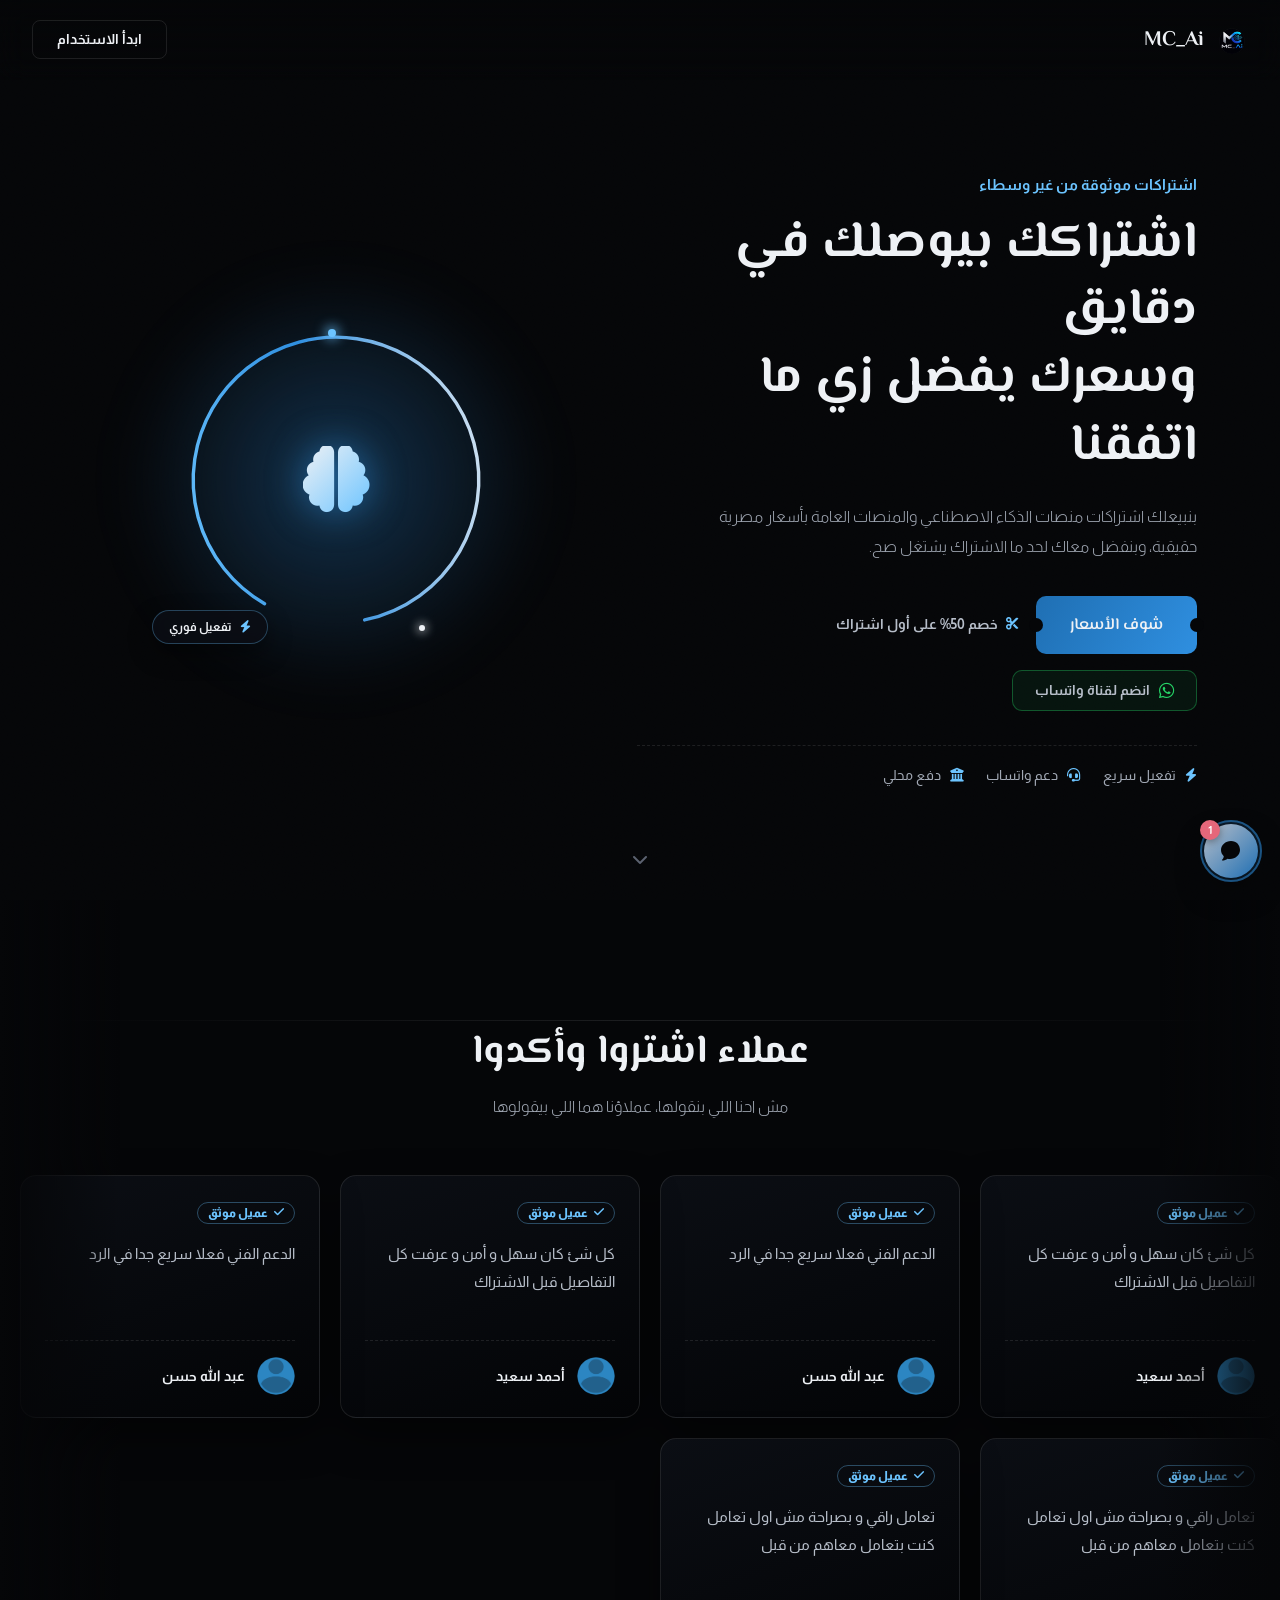
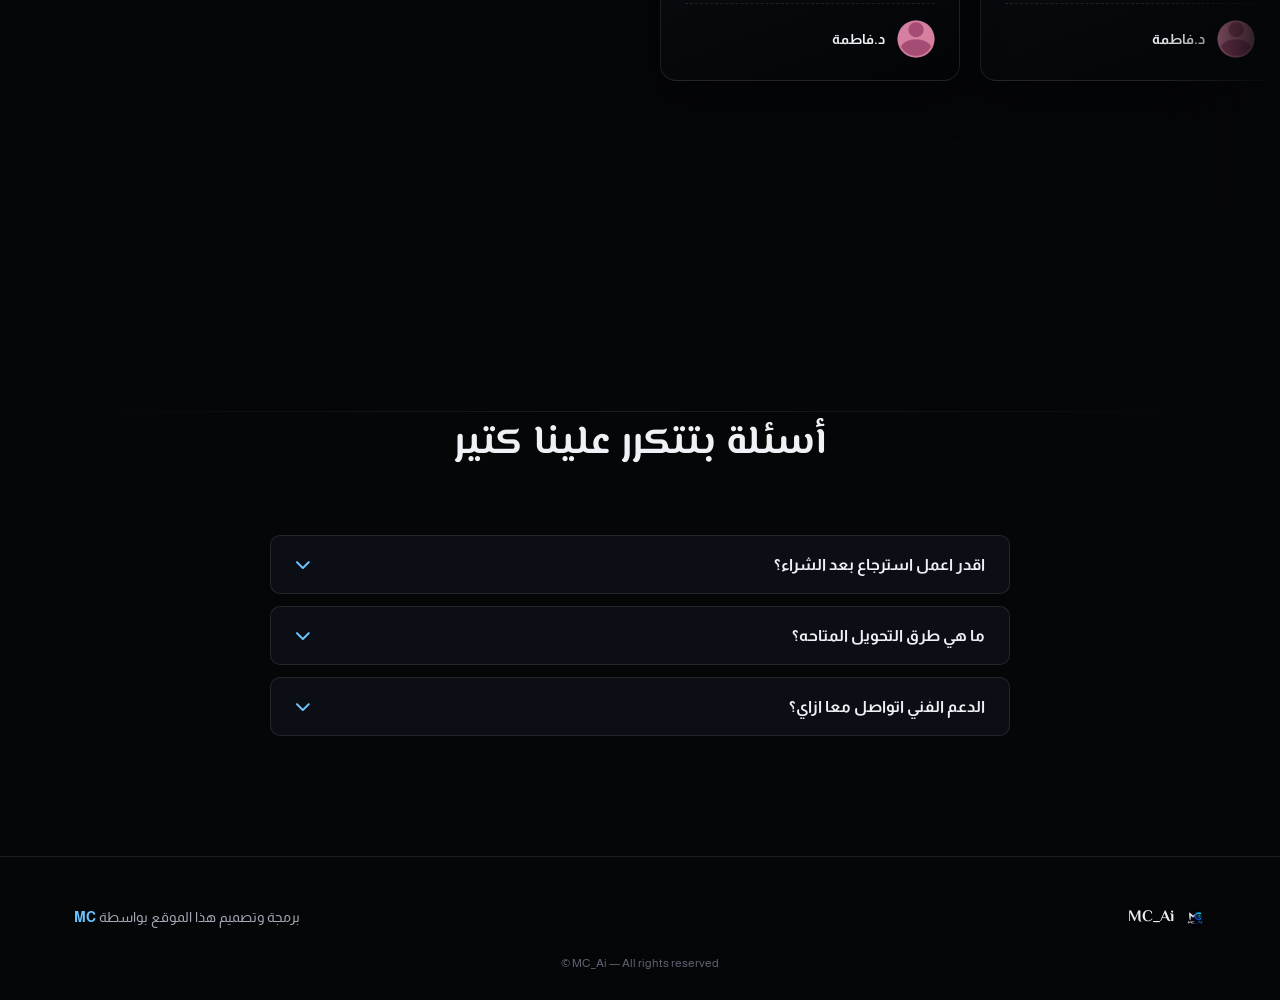
==== index.html @ d5f235d1 "Update project files32344" ====
<!DOCTYPE html>
<html lang="ar" dir="rtl">
<head>
    <title> MC_Ai </title>
    <meta charset="UTF-8">
    <meta name="viewport" content="width=device-width, initial-scale=1.0">
<link rel="icon" type="image/png" href="img/logo.png">
<link rel="preconnect" href="https://fonts.googleapis.com">
<link rel="stylesheet" href="https://cdnjs.cloudflare.com/ajax/libs/font-awesome/6.5.1/css/all.min.css">
<link rel="stylesheet" href="one.css">
</head>
<body>

<div class="progress-bar" id="progress-bar"></div>

<nav class="topbar" id="topbar">
  <div class="brand">
    <img src="img/logo.png" alt="MC_Ai" onerror="this.replaceWith(Object.assign(document.createElement('div'),{className:'brand-fallback',innerHTML:'<i class=\'fa-solid fa-bolt\'></i>'}))">
    <span>MC_Ai</span>
  </div>
  <a href="main/main.html" class="nav-cta">ابدأ الاستخدام</a>
</nav>

<header class="hero">
  <div class="hero-grid wrap">
    <div class="hero-text">
      <p class="kicker">اشتراكات موثوقة من غير وسطاء</p>
      <h1>اشتراكك بيوصلك في دقايق<br>وسعرك يفضل زي ما اتفقنا</h1>
      <p class="sub">بنبيعلك اشتراكات منصات الذكاء الاصطناعي والمنصات العامة بأسعار مصرية حقيقية، وبنفضل معاك لحد ما الاشتراك يشتغل صح.</p>
      <div class="hero-actions">
        <a href="main/main.html" class="cta-primary" id="cta-magnetic">شوف الأسعار</a>
        <div class="discount-tag"><i class="fa-solid fa-scissors"></i> خصم 50% على أول اشتراك</div>
      </div>
      <div class="mc-channel-row">
        <a href="https://whatsapp.com/channel/0029VbDkgRsC1Fu379GB610M" class="mc-channel-btn" target="_blank" rel="noopener noreferrer" aria-label="انضم لقناة واتساب الرسمية">
          <i class="fa-brands fa-whatsapp" aria-hidden="true"></i>
          <span>انضم لقناة واتساب</span>
        </a>
      </div>
      <ul class="trust-row">
        <li><i class="fa-solid fa-bolt"></i> تفعيل سريع</li>
        <li><i class="fa-solid fa-headset"></i> دعم واتساب</li>
        <li><i class="fa-solid fa-building-columns"></i> دفع محلي</li>
      </ul>
    </div>

    <div class="hero-visual">
      <div class="ai-core" id="ai-core">
        <div class="ai-core-glow"></div>
        <svg class="ai-core-ring" viewBox="0 0 300 300" aria-hidden="true">
          <defs>
            <linearGradient id="ringGrad" x1="10%" y1="0%" x2="90%" y2="100%">
              <stop offset="0%" class="ring-stop-a"></stop>
              <stop offset="55%" class="ring-stop-b"></stop>
              <stop offset="100%" class="ring-stop-c"></stop>
            </linearGradient>
          </defs>
          <circle cx="150" cy="150" r="126" fill="none" stroke="url(#ringGrad)" stroke-width="3" stroke-linecap="round" stroke-dasharray="700 104" transform="rotate(120 150 150)"></circle>
        </svg>
        <div class="ai-core-orbit orbit-a"><span class="ai-core-dot"></span></div>
        <div class="ai-core-orbit orbit-b"><span class="ai-core-dot dot-b"></span></div>
        <div class="ai-core-icon"><i class="fa-solid fa-brain"></i></div>
        <div class="ai-core-badge"><i class="fa-solid fa-bolt"></i> تفعيل فوري</div>
      </div>
    </div>
  </div>
  <div class="scroll-cue"><i class="fa-solid fa-chevron-down"></i></div>
</header>

<section class="reviews" id="reviews">
  <div class="section-divider"></div>
  <div class="wrap section-head">
    <h2>عملاء اشتروا وأكدوا</h2>
    <p>مش احنا اللي بنقولها، عملاؤنا هما اللي بيقولوها</p>
  </div>
  <div class="marquee-row right" id="row-right"></div>
  <div class="marquee-row left" id="row-left"></div>
</section>

<div class="mc-native-ad" role="complementary" aria-label="إعلان">
  <div class="mc-native-ad-inner">
    <script async="async" data-cfasync="false" src="https://pl31335866.profitableratecpmnetwork.com/016d1b1d612e5f73099ad87045ffd682/invoke.js"></script>
    <div id="container-016d1b1d612e5f73099ad87045ffd682"></div>
  </div>
</div>

<section id="faq">
  <div class="section-divider"></div>
  <div class="wrap">
    <div class="section-head">
      <h2>أسئلة بتتكرر علينا كتير</h2>
    </div>
    <div class="faq-list" id="faq-list"></div>
  </div>
</section>

<footer>
  <div class="wrap footer-inner">
    <div class="footer-brand">
      <img src="img/logo.png" alt="MC_Ai" onerror="this.style.display='none'">
      <span>MC_Ai</span>
    </div>
    <p class="footer-credit">برمجة وتصميم هذا الموقع بواسطة <a href="https://crstudio911.github.io/MC/" target="_blank" rel="noopener">MC</a></p>
  </div>
  <p class="footer-bottom">© MC_Ai — All rights reserved</p>
</footer>

<script src="one.js"></script>
</body>
</html>
---- one.css ----
@import url('https://fonts.googleapis.com/css2?family=El+Messiri:wght@500;600;700&family=Almarai:wght@300;400;700;800&display=swap');

:root{
  --void:#050608;
  --void-panel:#0b0e14;
  --void-line:rgba(238,241,245,.1);
  --chrome-100:#eef1f5;
  --chrome-300:#b7bec9;
  --chrome-600:#5b6270;
  --azure-300:#6cc4ff;
  --azure-500:#2f8fe0;
  --azure-600:#1f6fb3;
  --azure-900:#0d2c4a;
  --text-soft:#a2a9b5;
  --text-faint:#5c6270;
  --ease:cubic-bezier(.16,.84,.32,1);
  --ease-soft:cubic-bezier(.22,.61,.36,1);
}

*{box-sizing:border-box;margin:0;padding:0;}

html{scroll-behavior:smooth;}

::selection{background:rgba(47,143,224,.35);color:var(--chrome-100);}

::-webkit-scrollbar{width:10px;}
::-webkit-scrollbar-track{background:var(--void);}
::-webkit-scrollbar-thumb{background:var(--azure-600);border-radius:10px;border:2px solid var(--void);}

body{
  background:var(--void);
  color:var(--chrome-100);
  font-family:'Almarai',sans-serif;
  direction:rtl;
  overflow-x:hidden;
  min-height:100vh;
  position:relative;
}

body::before{
  content:'';
  position:fixed;
  inset:0;
  z-index:0;
  pointer-events:none;
  opacity:.045;
  mix-blend-mode:overlay;
  background-image:url("data:image/svg+xml,%3Csvg xmlns='http://www.w3.org/2000/svg' width='90' height='90'%3E%3Cfilter id='n'%3E%3CfeTurbulence type='fractalNoise' baseFrequency='0.9' numOctaves='2' stitchTiles='stitch'/%3E%3C/filter%3E%3Crect width='100%25' height='100%25' filter='url(%23n)'/%3E%3C/svg%3E");
}

a{color:inherit;text-decoration:none;}

a:focus-visible,button:focus-visible{
  outline:2px solid var(--azure-500);
  outline-offset:3px;
  border-radius:4px;
}

.wrap{
  max-width:1180px;
  margin:0 auto;
  padding:0 24px;
  position:relative;
  z-index:1;
}

.progress-bar{
  position:fixed;
  top:0;
  right:0;
  height:2px;
  width:0%;
  background:linear-gradient(90deg,var(--chrome-300),var(--azure-500));
  z-index:80;
  transition:width .1s linear;
}

nav.topbar{
  position:fixed;
  inset-inline:0;
  top:0;
  z-index:60;
  display:flex;
  align-items:center;
  justify-content:space-between;
  padding:20px 32px;
  backdrop-filter:blur(14px);
  background:linear-gradient(to bottom,rgba(5,6,8,.86),rgba(5,6,8,0));
  transition:background .4s var(--ease),border-color .4s var(--ease);
  border-bottom:1px solid transparent;
}

.brand{
  display:flex;
  align-items:center;
  gap:12px;
  font-family:'El Messiri',sans-serif;
  font-weight:700;
  font-size:1.3rem;
}

.brand img{
  height:32px;
  width:32px;
  object-fit:contain;
}

.brand .brand-fallback{
  height:32px;
  width:32px;
  border-radius:8px;
  display:flex;
  align-items:center;
  justify-content:center;
  background:linear-gradient(135deg,var(--chrome-300),var(--azure-600));
}

.brand .brand-fallback i{font-size:.95rem;color:var(--void);}

.nav-cta{
  border:1px solid var(--void-line);
  padding:11px 24px;
  border-radius:8px;
  font-size:.86rem;
  font-weight:700;
  transition:border-color .3s var(--ease),background .3s var(--ease);
}

.nav-cta:hover{
  border-color:var(--azure-500);
  background:rgba(47,143,224,.08);
}

.hero{
  position:relative;
  min-height:100svh;
  display:flex;
  align-items:center;
  padding:150px 0 90px;
  overflow:hidden;
}

.hero-grid{
  display:grid;
  grid-template-columns:1.05fr .95fr;
  gap:48px;
  align-items:center;
}

.hero-text{max-width:560px;}

.kicker{
  font-size:.92rem;
  font-weight:700;
  color:var(--azure-300);
}

.hero h1{
  font-family:'El Messiri',sans-serif;
  font-weight:700;
  font-size:clamp(2rem,4.6vw,3.2rem);
  line-height:1.32;
  margin-top:18px;
  opacity:0;
  transform:translateY(18px);
  animation:heroIn .8s var(--ease-soft) .1s forwards;
}

@keyframes heroIn{to{opacity:1;transform:translateY(0);}}

.hero p.sub{
  margin-top:20px;
  font-size:1.02rem;
  color:var(--text-soft);
  font-weight:300;
  line-height:1.85;
  max-width:480px;
}

.hero-actions{
  margin-top:34px;
  display:flex;
  align-items:center;
  gap:18px;
  flex-wrap:wrap;
}

.cta-primary{
  position:relative;
  display:inline-flex;
  align-items:center;
  padding:16px 34px;
  border-radius:10px;
  font-family:'El Messiri',sans-serif;
  font-weight:600;
  font-size:1.02rem;
  color:var(--chrome-100);
  background:linear-gradient(120deg,var(--azure-600),var(--azure-500));
  transition:transform .18s var(--ease),box-shadow .3s var(--ease);
  will-change:transform;
}

.cta-primary::before,.cta-primary::after{
  content:'';
  position:absolute;
  top:50%;
  width:14px;
  height:14px;
  background:var(--void);
  border-radius:50%;
  transform:translateY(-50%);
}

.cta-primary::before{right:-7px;}
.cta-primary::after{left:-7px;}

.cta-primary:hover{box-shadow:0 12px 30px rgba(47,143,224,.4);}

.discount-tag{
  display:inline-flex;
  align-items:center;
  gap:8px;
  font-size:.86rem;
  font-weight:700;
  color:var(--chrome-300);
}

.discount-tag i{font-size:.78rem;color:var(--azure-300);}

.trust-row{
  list-style:none;
  display:flex;
  gap:22px;
  margin-top:34px;
  flex-wrap:wrap;
  border-top:1px dashed var(--void-line);
  padding-top:22px;
}

.trust-row li{
  display:flex;
  align-items:center;
  gap:9px;
  font-size:.86rem;
  color:var(--text-soft);
  font-weight:400;
}

.trust-row i{color:var(--azure-300);font-size:.85rem;}

.hero-visual{display:flex;align-items:center;justify-content:center;perspective:900px;}

.ai-core{
  position:relative;
  width:340px;
  height:340px;
  max-width:100%;
  transition:transform .35s var(--ease-soft);
  transform-style:preserve-3d;
}

.ai-core-glow{
  position:absolute;
  inset:-50px;
  background:radial-gradient(circle,rgba(47,143,224,.32),transparent 68%);
  filter:blur(26px);
  z-index:0;
}

.ai-core-ring{
  position:absolute;
  inset:0;
  width:100%;
  height:100%;
  z-index:1;
}

.ring-stop-a{stop-color:var(--chrome-100);}
.ring-stop-b{stop-color:var(--azure-500);}
.ring-stop-c{stop-color:var(--azure-300);}

.ai-core-orbit{
  position:absolute;
  inset:22px;
  border-radius:50%;
  z-index:2;
  animation:orbitSpin linear infinite;
}

.orbit-a{animation-duration:11s;}
.orbit-b{animation-duration:17s;animation-direction:reverse;}

@keyframes orbitSpin{to{transform:rotate(360deg);}}

.ai-core-dot{
  position:absolute;
  top:-3px;
  right:50%;
  width:8px;
  height:8px;
  border-radius:50%;
  background:var(--azure-300);
  box-shadow:0 0 12px 3px rgba(108,196,255,.7);
}

.ai-core-dot.dot-b{
  top:auto;
  bottom:-3px;
  right:20%;
  width:6px;
  height:6px;
  background:var(--chrome-100);
  box-shadow:0 0 10px 2px rgba(238,241,245,.6);
}

.ai-core-icon{
  position:absolute;
  inset:0;
  display:flex;
  align-items:center;
  justify-content:center;
  z-index:3;
}

.ai-core-icon i{
  font-size:4.2rem;
  background:linear-gradient(135deg,var(--chrome-100),var(--azure-300));
  -webkit-background-clip:text;
  background-clip:text;
  color:transparent;
  filter:drop-shadow(0 0 18px rgba(47,143,224,.55));
}

.ai-core-badge{
  position:absolute;
  bottom:6px;
  left:-14px;
  display:flex;
  align-items:center;
  gap:8px;
  padding:9px 16px;
  border-radius:999px;
  background:rgba(11,14,20,.85);
  border:1px solid rgba(108,196,255,.3);
  backdrop-filter:blur(8px);
  font-size:.78rem;
  font-weight:700;
  color:var(--chrome-100);
  z-index:4;
  box-shadow:0 10px 24px rgba(0,0,0,.4);
}

.ai-core-badge i{color:var(--azure-300);}

.scroll-cue{
  position:absolute;
  bottom:32px;
  left:50%;
  transform:translateX(-50%);
  color:var(--text-faint);
  font-size:1rem;
}

section{padding:120px 0;position:relative;}

.section-divider{
  height:1px;
  max-width:1180px;
  margin:0 auto;
  background:linear-gradient(90deg,transparent,var(--void-line),transparent);
}

.section-head{text-align:center;margin-bottom:60px;}

.section-head h2{
  font-family:'El Messiri',sans-serif;
  font-weight:700;
  font-size:clamp(1.7rem,3.6vw,2.5rem);
}

.section-head p{
  color:var(--text-soft);
  margin-top:14px;
  font-size:1rem;
  font-weight:300;
}

.reviews{overflow:hidden;position:relative;padding-bottom:130px;}

.reviews::before,.reviews::after{
  content:'';
  position:absolute;
  top:0;
  bottom:0;
  width:120px;
  z-index:3;
  pointer-events:none;
}

.reviews::before{right:0;background:linear-gradient(to left,var(--void),transparent);}
.reviews::after{left:0;background:linear-gradient(to right,var(--void),transparent);}

.marquee-row{display:flex;gap:20px;width:max-content;}
.marquee-row.right{animation:scrollRight 50s linear infinite;margin-bottom:20px;}
.marquee-row.left{animation:scrollLeft 50s linear infinite;}
.reviews:hover .marquee-row{animation-play-state:paused;}

@keyframes scrollRight{from{transform:translateX(0);}to{transform:translateX(50%);}}
@keyframes scrollLeft{from{transform:translateX(-50%);}to{transform:translateX(0);}}

.review-card{
  flex:0 0 auto;
  width:300px;
  padding:26px 24px 22px;
  border-radius:16px;
  background:linear-gradient(160deg,var(--void-panel),#030406);
  border:1px solid var(--void-line);
  position:relative;
  box-shadow:0 18px 40px rgba(0,0,0,.45);
  transition:border-color .3s var(--ease);
}

.review-card:hover{border-color:rgba(108,196,255,.35);}

.review-stamp{
  display:inline-flex;
  align-items:center;
  gap:6px;
  font-size:.72rem;
  font-weight:800;
  color:var(--azure-300);
  border:1px solid rgba(108,196,255,.35);
  border-radius:999px;
  padding:4px 10px;
  margin-bottom:16px;
}

.review-text{color:var(--chrome-300);font-size:.95rem;line-height:1.85;min-height:80px;font-weight:400;}

.review-person{
  display:flex;
  align-items:center;
  gap:12px;
  margin-top:20px;
  padding-top:16px;
  border-top:1px dashed var(--void-line);
}

.review-person img{width:38px;height:38px;border-radius:50%;object-fit:cover;}

.review-person .avatar-fallback{
  width:38px;height:38px;border-radius:50%;
  display:flex;align-items:center;justify-content:center;
  background:linear-gradient(135deg,var(--chrome-300),var(--azure-600));
}

.review-person .avatar-fallback i{color:var(--void);font-size:.9rem;}
.review-person span{font-weight:700;font-size:.88rem;color:var(--chrome-100);}

.faq-list{max-width:740px;margin:0 auto;display:flex;flex-direction:column;gap:12px;}

.faq-item{
  border:1px solid var(--void-line);
  border-radius:10px;
  background:var(--void-panel);
  overflow:hidden;
  transition:border-color .3s var(--ease);
}

.faq-item.open{border-color:var(--azure-500);}

.faq-q{
  width:100%;
  display:flex;
  align-items:center;
  justify-content:space-between;
  gap:16px;
  padding:20px 24px;
  cursor:pointer;
  background:none;
  border:none;
  color:var(--chrome-100);
  font-family:'Almarai',sans-serif;
  font-weight:700;
  font-size:.98rem;
  text-align:right;
}

.faq-q i{color:var(--azure-300);transition:transform .35s var(--ease);flex:none;}
.faq-item.open .faq-q i{transform:rotate(180deg);}

.faq-a{max-height:0;overflow:hidden;transition:max-height .4s var(--ease);}
.faq-a p{padding:0 24px 20px;color:var(--text-soft);line-height:1.9;font-size:.92rem;font-weight:300;}

footer{border-top:1px solid var(--void-line);padding:48px 0 30px;position:relative;}

.footer-inner{display:flex;flex-wrap:wrap;align-items:center;justify-content:space-between;gap:16px;}

.footer-brand{display:flex;align-items:center;gap:10px;font-family:'El Messiri',sans-serif;font-weight:700;}
.footer-brand img{height:22px;width:22px;object-fit:contain;}

.footer-credit{color:var(--text-soft);font-size:.86rem;}
.footer-credit a{color:var(--azure-300);font-weight:700;transition:color .25s var(--ease);}
.footer-credit a:hover{color:var(--chrome-100);text-decoration:underline;}

.footer-bottom{margin-top:26px;text-align:center;color:var(--text-faint);font-size:.76rem;direction:ltr;}

@media (max-width:920px){
  .hero-grid{grid-template-columns:1fr;}
  .hero-text{max-width:100%;text-align:center;margin:0 auto;}
  .trust-row{justify-content:center;}
  .hero-actions{justify-content:center;}
  .ai-core{width:260px;height:260px;margin-top:10px;}
  .ai-core-icon i{font-size:3.2rem;}
}

@media (max-width:640px){
  .review-card{width:250px;}
  section{padding:90px 0;}
  nav.topbar{padding:16px 18px;}
  .hero{padding-top:130px;}
}

@media (prefers-reduced-motion:reduce){
  *{animation-duration:.001s !important;animation-iteration-count:1 !important;transition-duration:.001s !important;}
  .hero h1{opacity:1;transform:none;}
}

/* ─── MC Channel Button ─────────────────────────────── */
.mc-channel-row{
  margin-top:16px;
}

.mc-channel-btn{
  display:inline-flex;
  align-items:center;
  gap:9px;
  padding:11px 22px;
  border-radius:10px;
  border:1px solid rgba(37,211,102,.35);
  background:rgba(37,211,102,.07);
  color:var(--chrome-300);
  font-size:.88rem;
  font-weight:700;
  transition:border-color .25s var(--ease),background .25s var(--ease),color .25s var(--ease);
  cursor:pointer;
  text-decoration:none;
}

.mc-channel-btn i{
  font-size:1.1rem;
  color:#25d366;
  flex:none;
}

.mc-channel-btn:hover{
  border-color:rgba(37,211,102,.7);
  background:rgba(37,211,102,.13);
  color:var(--chrome-100);
}

.mc-channel-btn:focus-visible{
  outline:2px solid #25d366;
  outline-offset:3px;
}

/* ─── Monetag Native Banner ─────────────────────────── */
.mc-native-ad{
  padding:40px 0;
  position:relative;
}

.mc-native-ad-inner{
  max-width:780px;
  width:100%;
  margin:0 auto;
  padding:0 24px;
  box-sizing:border-box;
  overflow:hidden;
}

.mc-native-ad-inner > div,
.mc-native-ad-inner > script + div{
  max-width:100%;
  overflow:hidden;
}

@media (max-width:920px){
  .mc-channel-btn{font-size:.85rem;padding:10px 18px;}
}

@media (max-width:640px){
  .mc-native-ad{padding:28px 0;}
  .mc-native-ad-inner{padding:0 16px;}
  .mc-channel-btn{font-size:.82rem;padding:9px 16px;}
}
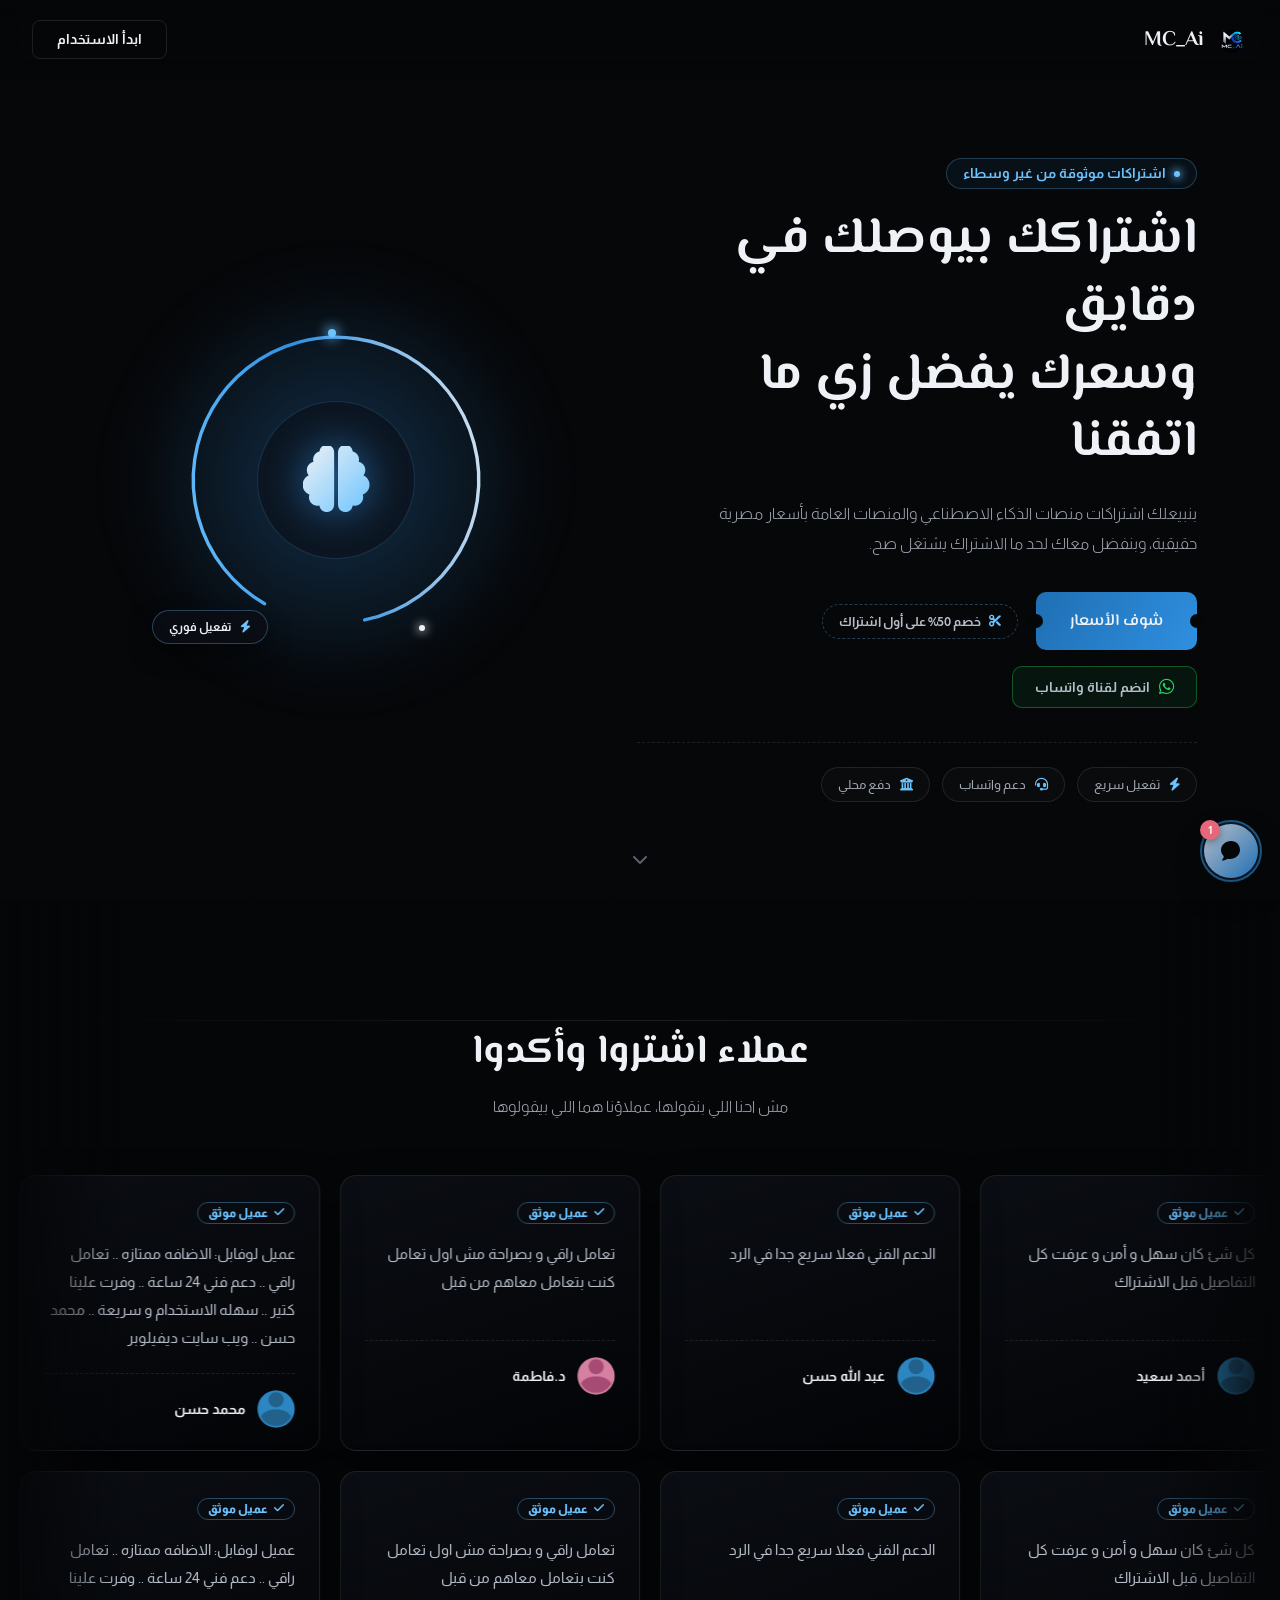
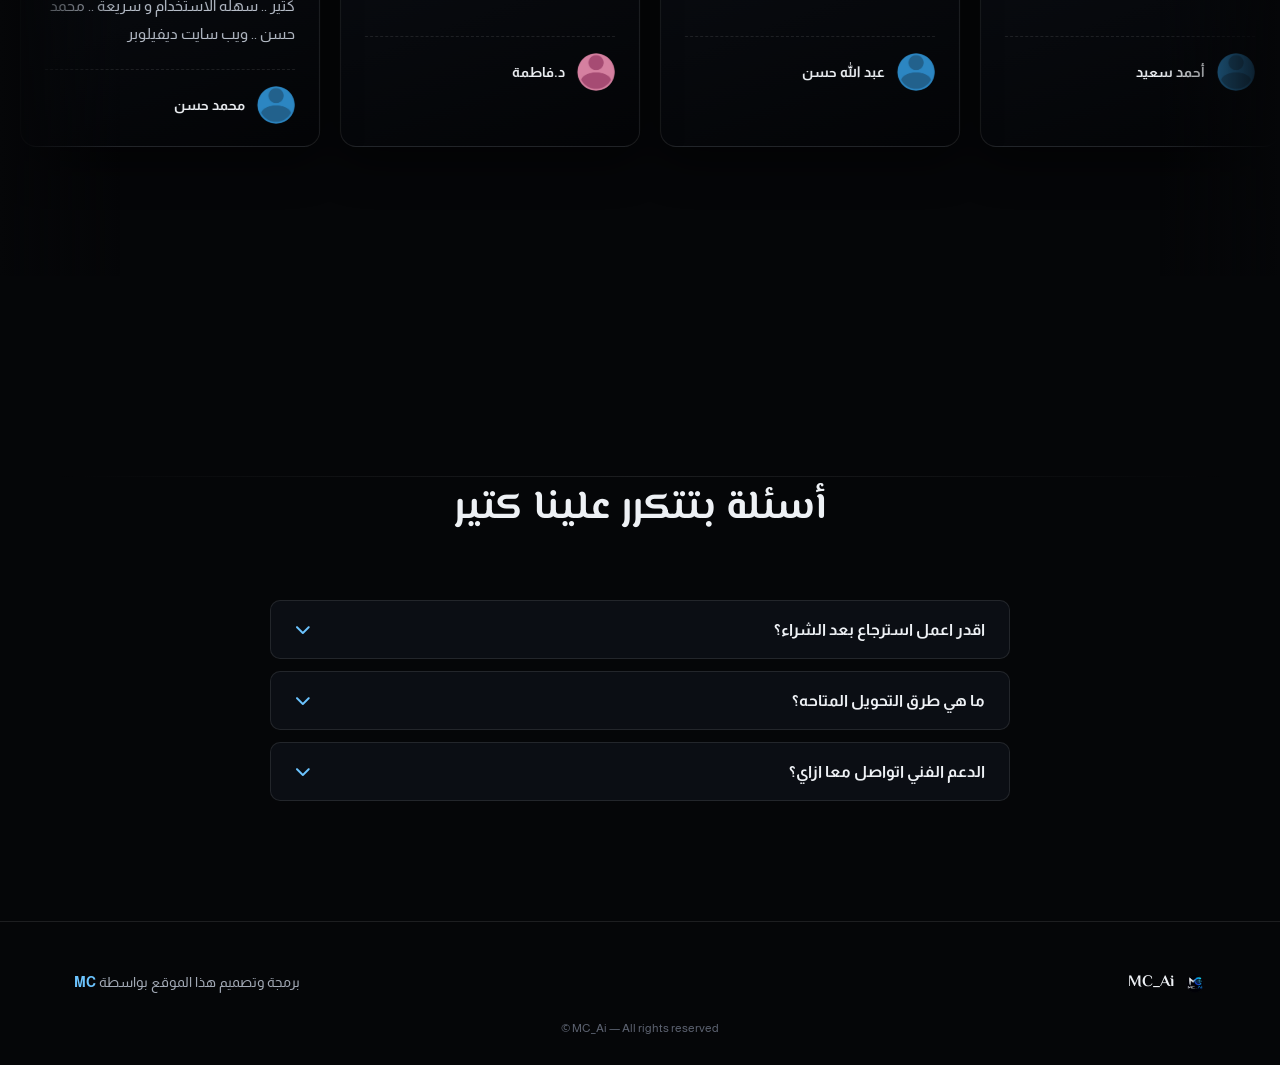
==== commit b1f61a1d: "GoogleCON" ====
--- a/index.html
+++ b/index.html
@@ -6,8 +6,11 @@
     <meta name="viewport" content="width=device-width, initial-scale=1.0">
 <link rel="icon" type="image/png" href="img/logo.png">
 <link rel="preconnect" href="https://fonts.googleapis.com">
+<link rel="preconnect" href="https://fonts.gstatic.com" crossorigin>
+<link rel="stylesheet" href="https://fonts.googleapis.com/css2?family=Almarai:wght@300;400;700;800&family=El+Messiri:wght@500;600;700&display=swap">
 <link rel="stylesheet" href="https://cdnjs.cloudflare.com/ajax/libs/font-awesome/6.5.1/css/all.min.css">
 <link rel="stylesheet" href="one.css">
+<meta name="google-site-verification" content="pLidISlzHjzaBmuGzJEBj756mJLwcIiR2PY91eYhYDM" />
 </head>
 <body>
 
--- a/one.css
+++ b/one.css
@@ -150,9 +150,26 @@
 .hero-text{max-width:560px;}
 
 .kicker{
-  font-size:.92rem;
+  display:inline-flex;
+  align-items:center;
+  gap:8px;
+  font-size:.86rem;
   font-weight:700;
   color:var(--azure-300);
+  padding:7px 16px;
+  border-radius:999px;
+  border:1px solid rgba(108,196,255,.25);
+  background:rgba(47,143,224,.07);
+}
+
+.kicker::before{
+  content:'';
+  width:6px;
+  height:6px;
+  border-radius:50%;
+  background:var(--azure-300);
+  box-shadow:0 0 8px 2px rgba(108,196,255,.7);
+  flex:none;
 }
 
 .hero h1{
@@ -220,33 +237,43 @@
   display:inline-flex;
   align-items:center;
   gap:8px;
-  font-size:.86rem;
+  font-size:.82rem;
   font-weight:700;
   color:var(--chrome-300);
-}
-
-.discount-tag i{font-size:.78rem;color:var(--azure-300);}
+  padding:9px 16px;
+  border-radius:999px;
+  border:1px dashed rgba(108,196,255,.3);
+}
+
+.discount-tag i{font-size:.76rem;color:var(--azure-300);}
 
 .trust-row{
   list-style:none;
   display:flex;
-  gap:22px;
+  gap:12px;
   margin-top:34px;
   flex-wrap:wrap;
   border-top:1px dashed var(--void-line);
-  padding-top:22px;
+  padding-top:24px;
 }
 
 .trust-row li{
   display:flex;
   align-items:center;
   gap:9px;
-  font-size:.86rem;
+  font-size:.84rem;
   color:var(--text-soft);
   font-weight:400;
-}
-
-.trust-row i{color:var(--azure-300);font-size:.85rem;}
+  padding:9px 16px;
+  border-radius:999px;
+  border:1px solid var(--void-line);
+  background:rgba(238,241,245,.02);
+  transition:border-color .3s var(--ease),background .3s var(--ease);
+}
+
+.trust-row li:hover{border-color:rgba(108,196,255,.25);background:rgba(47,143,224,.05);}
+
+.trust-row i{color:var(--azure-300);font-size:.82rem;}
 
 .hero-visual{display:flex;align-items:center;justify-content:center;perspective:900px;}
 
@@ -322,6 +349,17 @@
   z-index:3;
 }
 
+.ai-core-icon::before{
+  content:'';
+  position:absolute;
+  width:156px;
+  height:156px;
+  border-radius:50%;
+  background:rgba(11,14,20,.55);
+  border:1px solid rgba(108,196,255,.16);
+  backdrop-filter:blur(6px);
+}
+
 .ai-core-icon i{
   font-size:4.2rem;
   background:linear-gradient(135deg,var(--chrome-100),var(--azure-300));
@@ -400,13 +438,13 @@
 .reviews::before{right:0;background:linear-gradient(to left,var(--void),transparent);}
 .reviews::after{left:0;background:linear-gradient(to right,var(--void),transparent);}
 
-.marquee-row{display:flex;gap:20px;width:max-content;}
-.marquee-row.right{animation:scrollRight 50s linear infinite;margin-bottom:20px;}
-.marquee-row.left{animation:scrollLeft 50s linear infinite;}
+.marquee-row{display:flex;gap:20px;width:max-content;will-change:transform;}
+.marquee-row.right{animation:marqFwd 38s linear infinite;margin-bottom:20px;}
+.marquee-row.left{animation:marqBwd 46s linear infinite;}
 .reviews:hover .marquee-row{animation-play-state:paused;}
 
-@keyframes scrollRight{from{transform:translateX(0);}to{transform:translateX(50%);}}
-@keyframes scrollLeft{from{transform:translateX(-50%);}to{transform:translateX(0);}}
+@keyframes marqFwd{0%{transform:translateX(0);}100%{transform:translateX(-50%);}}
+@keyframes marqBwd{0%{transform:translateX(-50%);}100%{transform:translateX(0);}}
 
 .review-card{
   flex:0 0 auto;
@@ -526,7 +564,6 @@
   .hero h1{opacity:1;transform:none;}
 }
 
-/* ─── MC Channel Button ─────────────────────────────── */
 .mc-channel-row{
   margin-top:16px;
 }
@@ -564,7 +601,6 @@
   outline-offset:3px;
 }
 
-/* ─── Monetag Native Banner ─────────────────────────── */
 .mc-native-ad{
   padding:40px 0;
   position:relative;
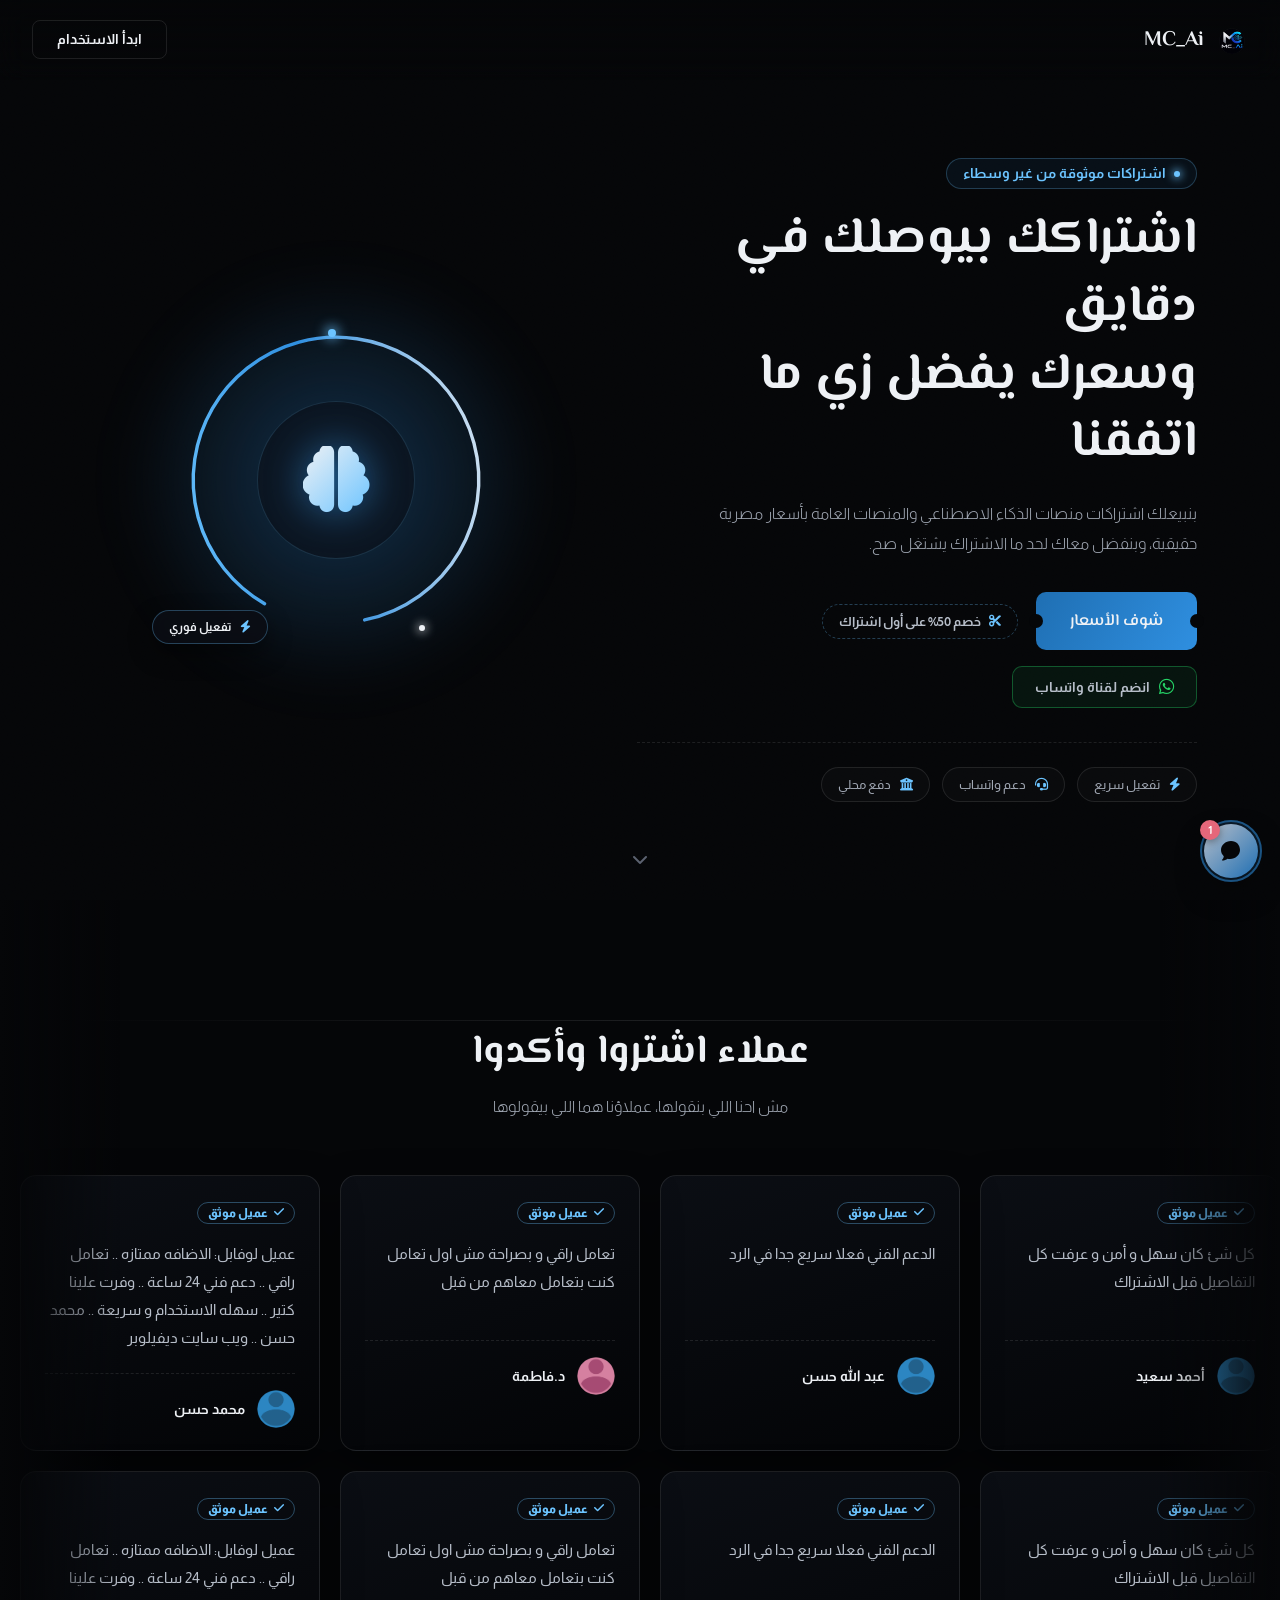
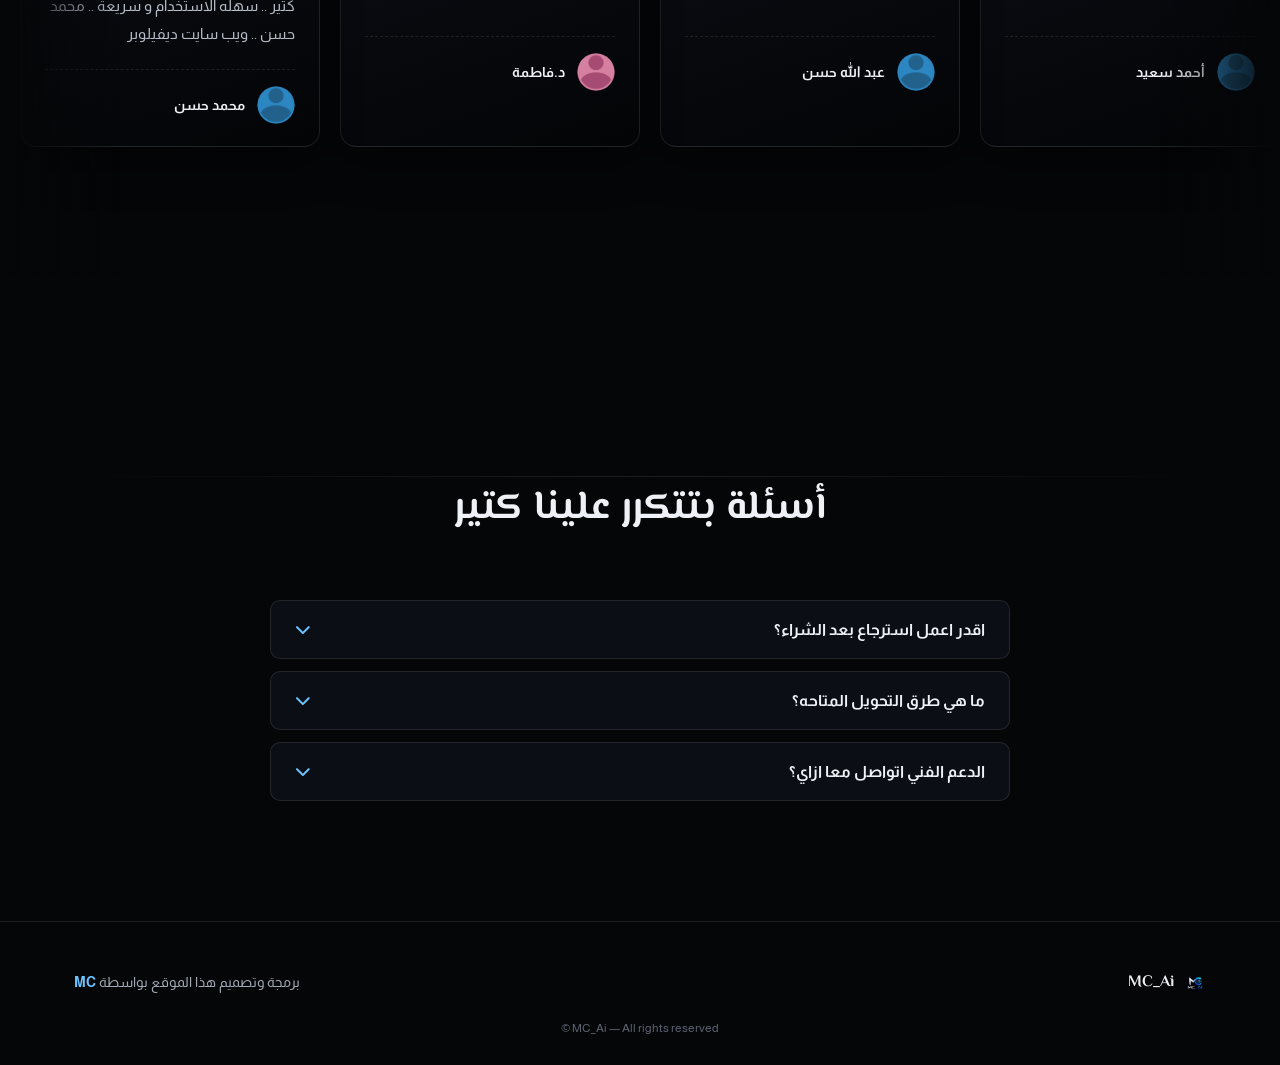
==== commit d7cb27bf: "SEO" ====
--- a/index.html
+++ b/index.html
@@ -1,7 +1,8 @@
 <!DOCTYPE html>
 <html lang="ar" dir="rtl">
 <head>
-    <title> MC_Ai </title>
+    <title>ابدأ الآن مع MC_Ai - تفعيل الخدمات الرقمية والذكاء الاصطناعي</title>
+<meta name="description" content="ابدأ رحلتك الرقمية مع MC_Ai. تصفح باقاتنا المتنوعة لأدوات وحلول الذكاء الاصطناعي والخدمات الاحترافية لتطوير أعمالك ومشاريعك بكل سهولة وأمان.">
     <meta charset="UTF-8">
     <meta name="viewport" content="width=device-width, initial-scale=1.0">
 <link rel="icon" type="image/png" href="img/logo.png">
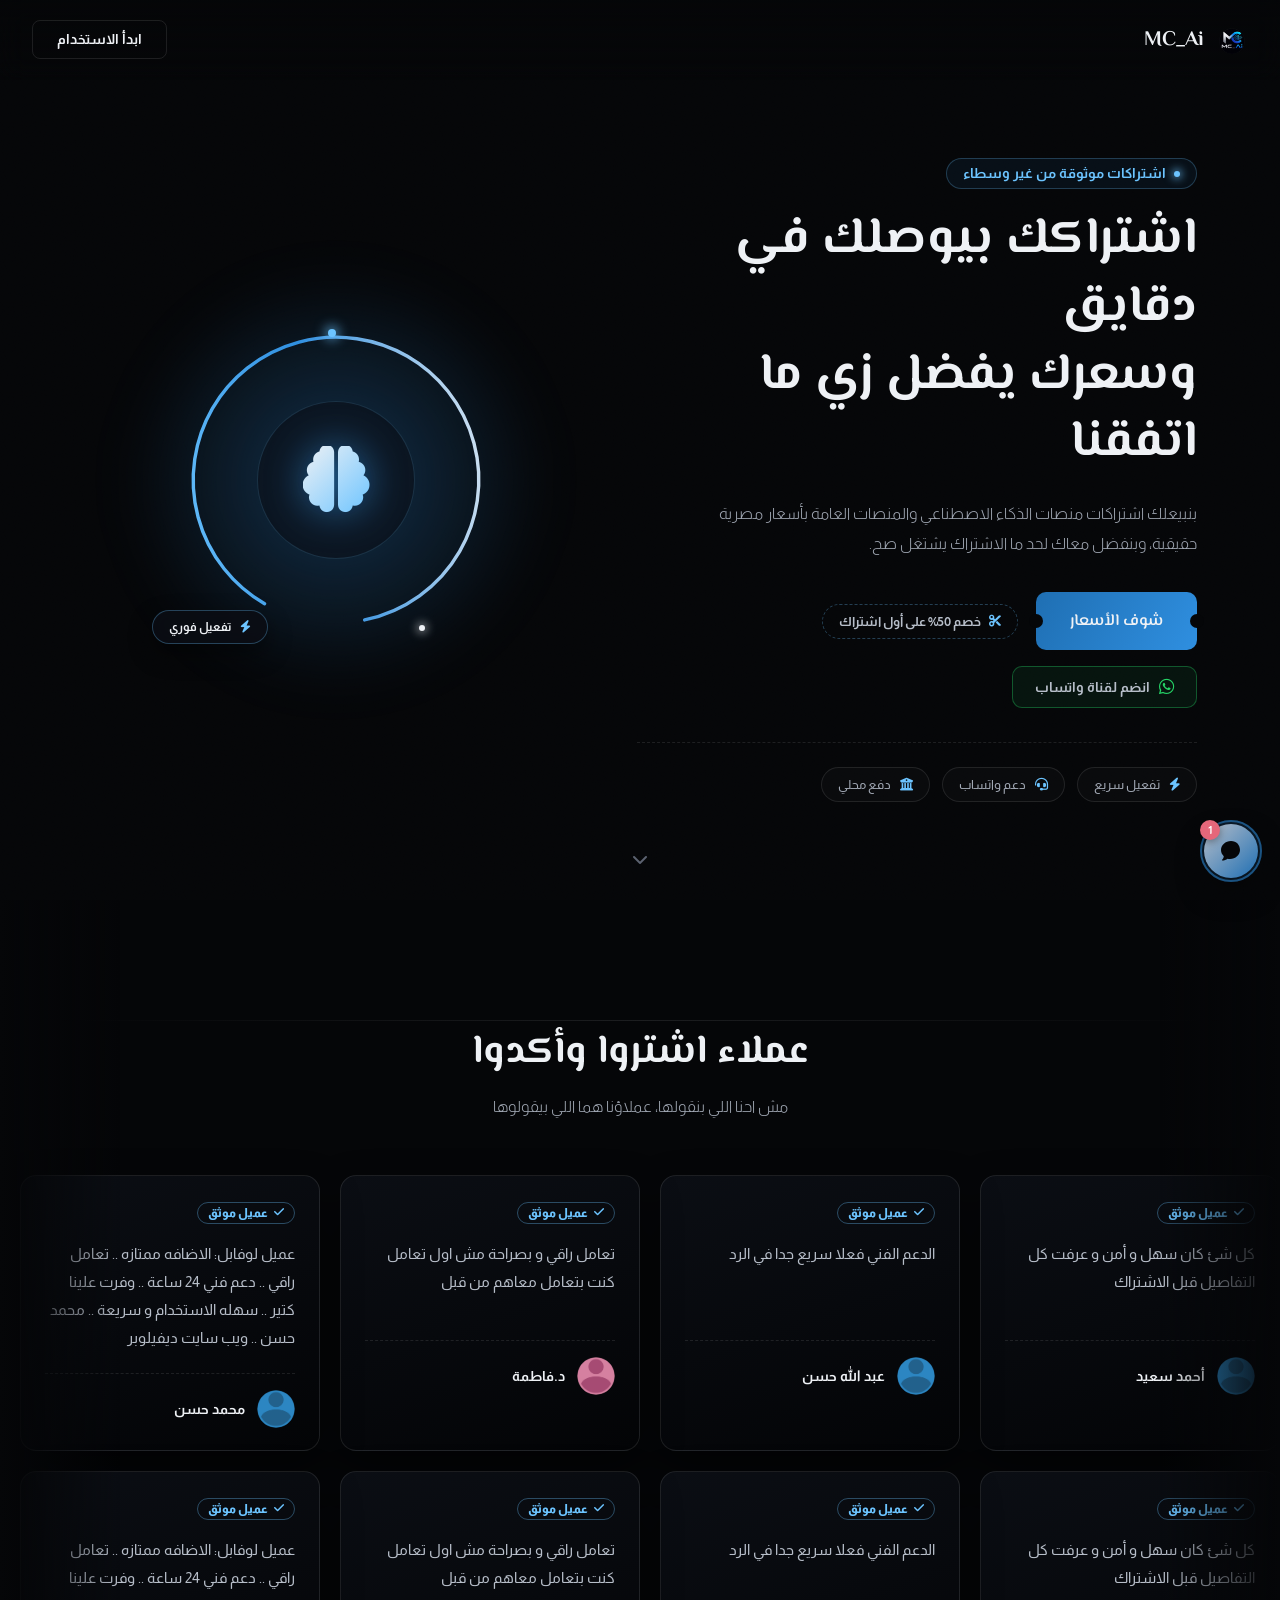
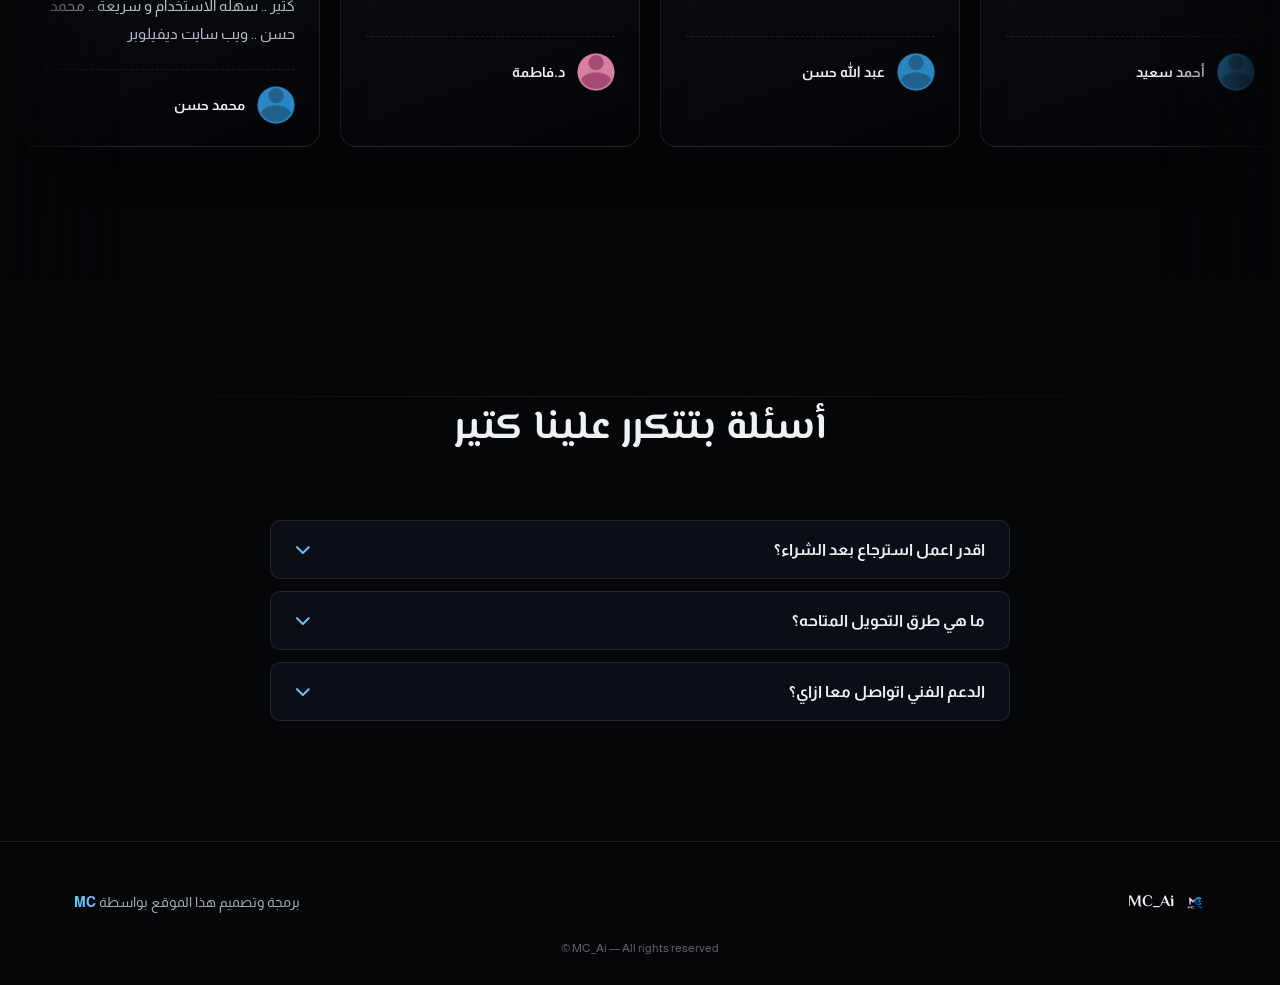
==== commit b2936b38: "NOADSSSSS" ====
--- a/index.html
+++ b/index.html
@@ -81,12 +81,7 @@
   <div class="marquee-row left" id="row-left"></div>
 </section>
 
-<div class="mc-native-ad" role="complementary" aria-label="إعلان">
-  <div class="mc-native-ad-inner">
-    <script async="async" data-cfasync="false" src="https://pl31335866.profitableratecpmnetwork.com/016d1b1d612e5f73099ad87045ffd682/invoke.js"></script>
-    <div id="container-016d1b1d612e5f73099ad87045ffd682"></div>
-  </div>
-</div>
+
 
 <section id="faq">
   <div class="section-divider"></div>
--- a/one.css
+++ b/one.css
@@ -601,32 +601,11 @@
   outline-offset:3px;
 }
 
-.mc-native-ad{
-  padding:40px 0;
-  position:relative;
-}
-
-.mc-native-ad-inner{
-  max-width:780px;
-  width:100%;
-  margin:0 auto;
-  padding:0 24px;
-  box-sizing:border-box;
-  overflow:hidden;
-}
-
-.mc-native-ad-inner > div,
-.mc-native-ad-inner > script + div{
-  max-width:100%;
-  overflow:hidden;
-}
 
 @media (max-width:920px){
   .mc-channel-btn{font-size:.85rem;padding:10px 18px;}
 }
 
 @media (max-width:640px){
-  .mc-native-ad{padding:28px 0;}
-  .mc-native-ad-inner{padding:0 16px;}
   .mc-channel-btn{font-size:.82rem;padding:9px 16px;}
 }
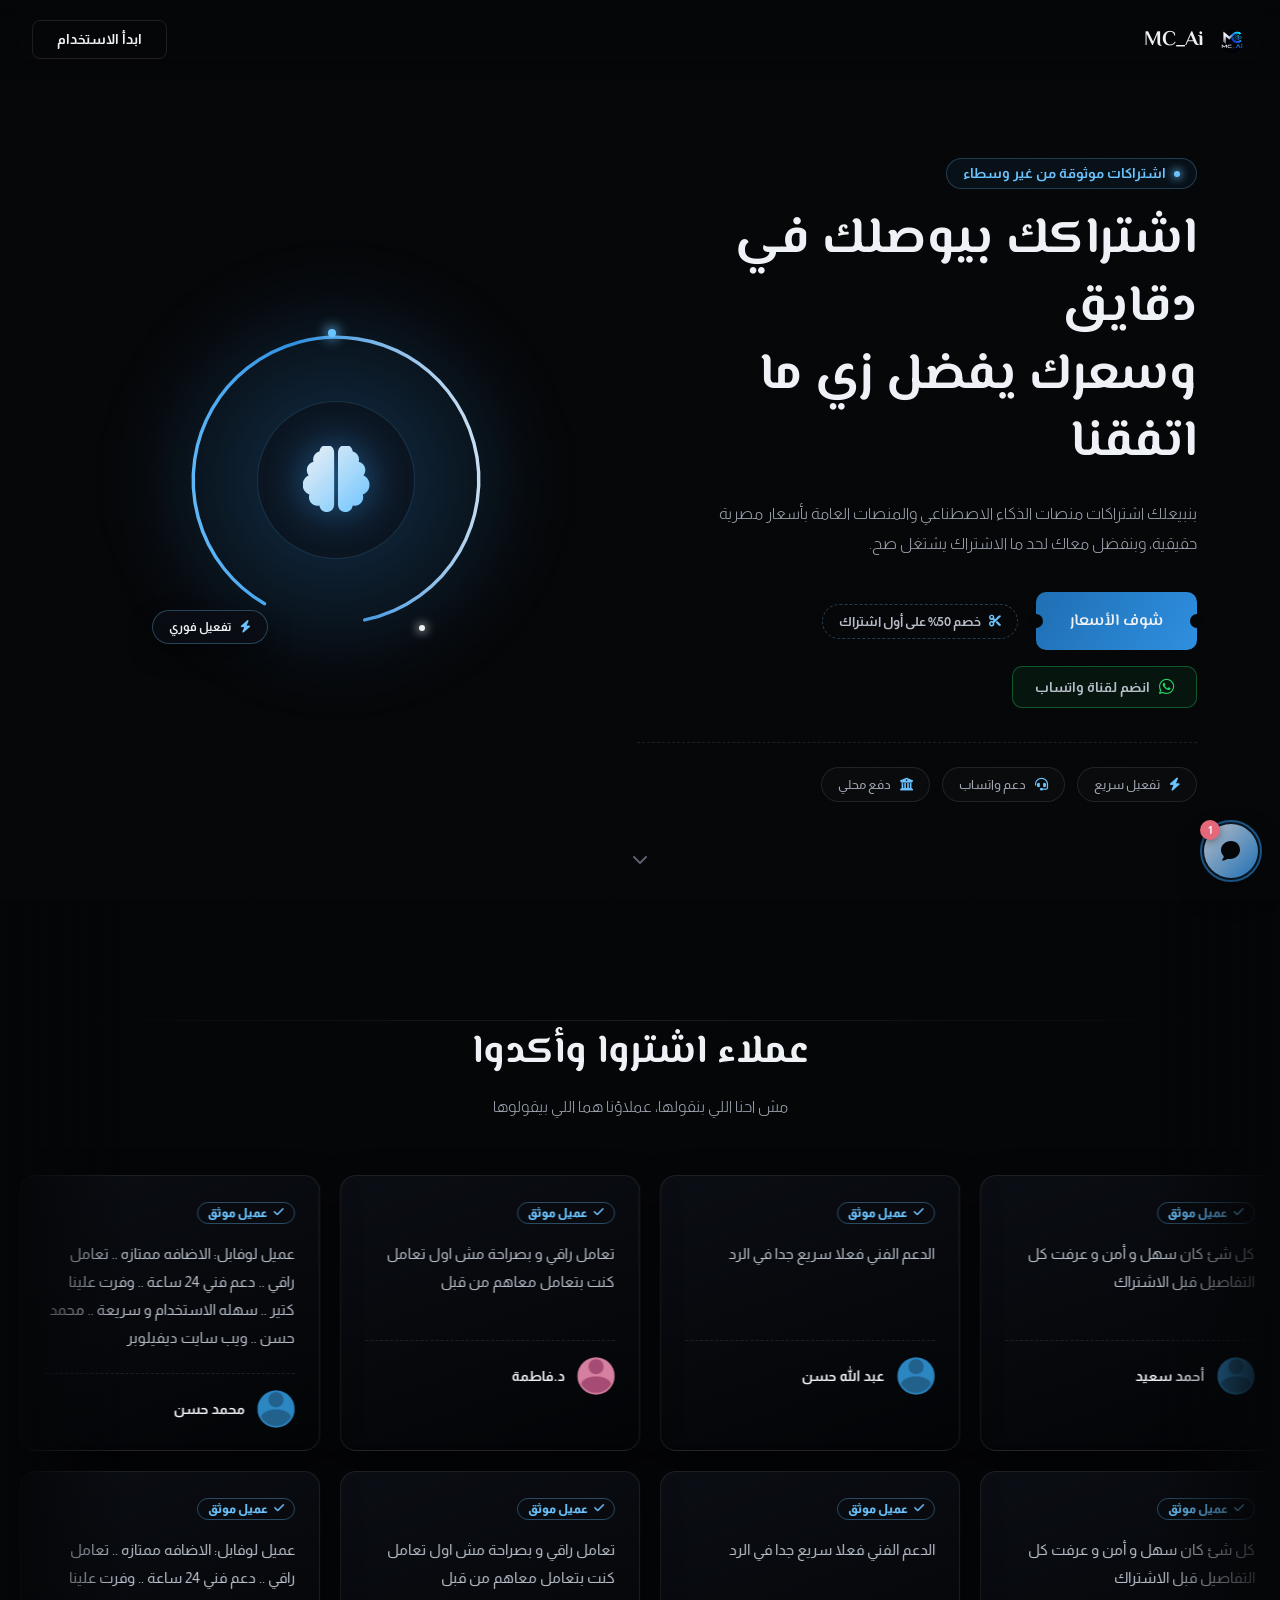
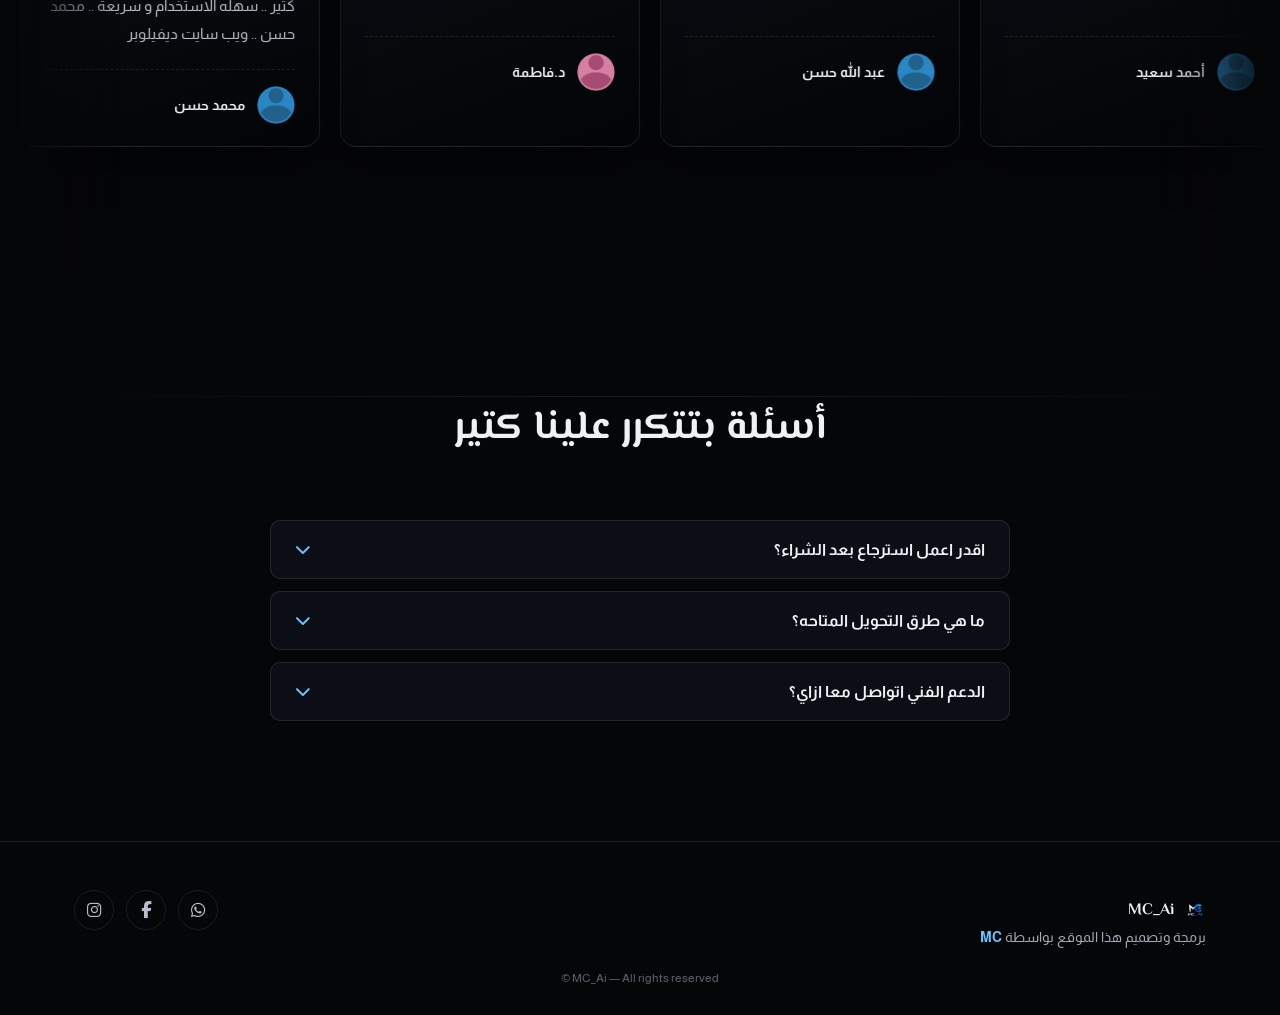
==== commit 06755873: "update99778" ====
--- a/index.html
+++ b/index.html
@@ -6,6 +6,23 @@
     <meta charset="UTF-8">
     <meta name="viewport" content="width=device-width, initial-scale=1.0">
 <link rel="icon" type="image/png" href="img/logo.png">
+<!-- Meta Pixel Code -->
+<script>
+!function(f,b,e,v,n,t,s)
+{if(f.fbq)return;n=f.fbq=function(){n.callMethod?
+n.callMethod.apply(n,arguments):n.queue.push(arguments)};
+if(!f._fbq)f._fbq=n;n.push=n;n.loaded=!0;n.version='2.0';
+n.queue=[];t=b.createElement(e);t.async=!0;
+t.src=v;s=b.getElementsByTagName(e)[0];
+s.parentNode.insertBefore(t,s)}(window, document,'script',
+'https://connect.facebook.net/en_US/fbevents.js');
+fbq('init', '1853491499339893');
+fbq('track', 'PageView');
+</script>
+<noscript><img height="1" width="1" style="display:none"
+src="https://www.facebook.com/tr?id=1853491499339893&ev=PageView&noscript=1"
+/></noscript>
+<!-- End Meta Pixel Code -->
 <link rel="preconnect" href="https://fonts.googleapis.com">
 <link rel="preconnect" href="https://fonts.gstatic.com" crossorigin>
 <link rel="stylesheet" href="https://fonts.googleapis.com/css2?family=Almarai:wght@300;400;700;800&family=El+Messiri:wght@500;600;700&display=swap">
@@ -99,6 +116,13 @@
       <img src="img/logo.png" alt="MC_Ai" onerror="this.style.display='none'">
       <span>MC_Ai</span>
     </div>
+    <div class="footer-social">
+      <a href="https://wa.me/201274277202" target="_blank" rel="noopener noreferrer" aria-label="واتساب" class="footer-social-link whatsapp"><i class="fa-brands fa-whatsapp"></i></a>
+      <a href="https://www.facebook.com/profile.php?id=61594766595927" target="_blank" rel="noopener noreferrer" aria-label="فيسبوك" class="footer-social-link facebook"><i class="fa-brands fa-facebook-f"></i></a>
+      <a href="https://www.instagram.com/mc_ai911/" target="_blank" rel="noopener noreferrer" aria-label="انستجرام" class="footer-social-link instagram"><i class="fa-brands fa-instagram"></i></a>
+    </div>
+  </div>
+  <div class="wrap">
     <p class="footer-credit">برمجة وتصميم هذا الموقع بواسطة <a href="https://crstudio911.github.io/MC/" target="_blank" rel="noopener">MC</a></p>
   </div>
   <p class="footer-bottom">© MC_Ai — All rights reserved</p>
--- a/one.css
+++ b/one.css
@@ -543,6 +543,37 @@
 
 .footer-bottom{margin-top:26px;text-align:center;color:var(--text-faint);font-size:.76rem;direction:ltr;}
 
+.footer-social{display:flex;align-items:center;gap:12px;}
+
+.footer-social-link{
+  display:flex;align-items:center;justify-content:center;
+  width:40px;height:40px;border-radius:50%;
+  border:1px solid var(--void-line);
+  background:var(--void-raised);
+  color:var(--chrome-300);
+  font-size:1.05rem;
+  transition:transform .25s var(--ease),border-color .25s var(--ease),background .25s var(--ease),color .25s var(--ease),box-shadow .25s var(--ease);
+}
+
+.footer-social-link:hover{transform:translateY(-3px);}
+
+.footer-social-link.whatsapp:hover{
+  border-color:#25d366;background:rgba(37,211,102,.12);color:#25d366;
+  box-shadow:0 8px 20px rgba(37,211,102,.2);
+}
+
+.footer-social-link.facebook:hover{
+  border-color:#1877f2;background:rgba(24,119,242,.12);color:#1877f2;
+  box-shadow:0 8px 20px rgba(24,119,242,.2);
+}
+
+.footer-social-link.instagram:hover{
+  border-color:#e4405f;background:rgba(228,64,95,.12);color:#e4405f;
+  box-shadow:0 8px 20px rgba(228,64,95,.2);
+}
+
+.footer-social-link:focus-visible{outline:2px solid var(--azure-500);outline-offset:3px;}
+
 @media (max-width:920px){
   .hero-grid{grid-template-columns:1fr;}
   .hero-text{max-width:100%;text-align:center;margin:0 auto;}
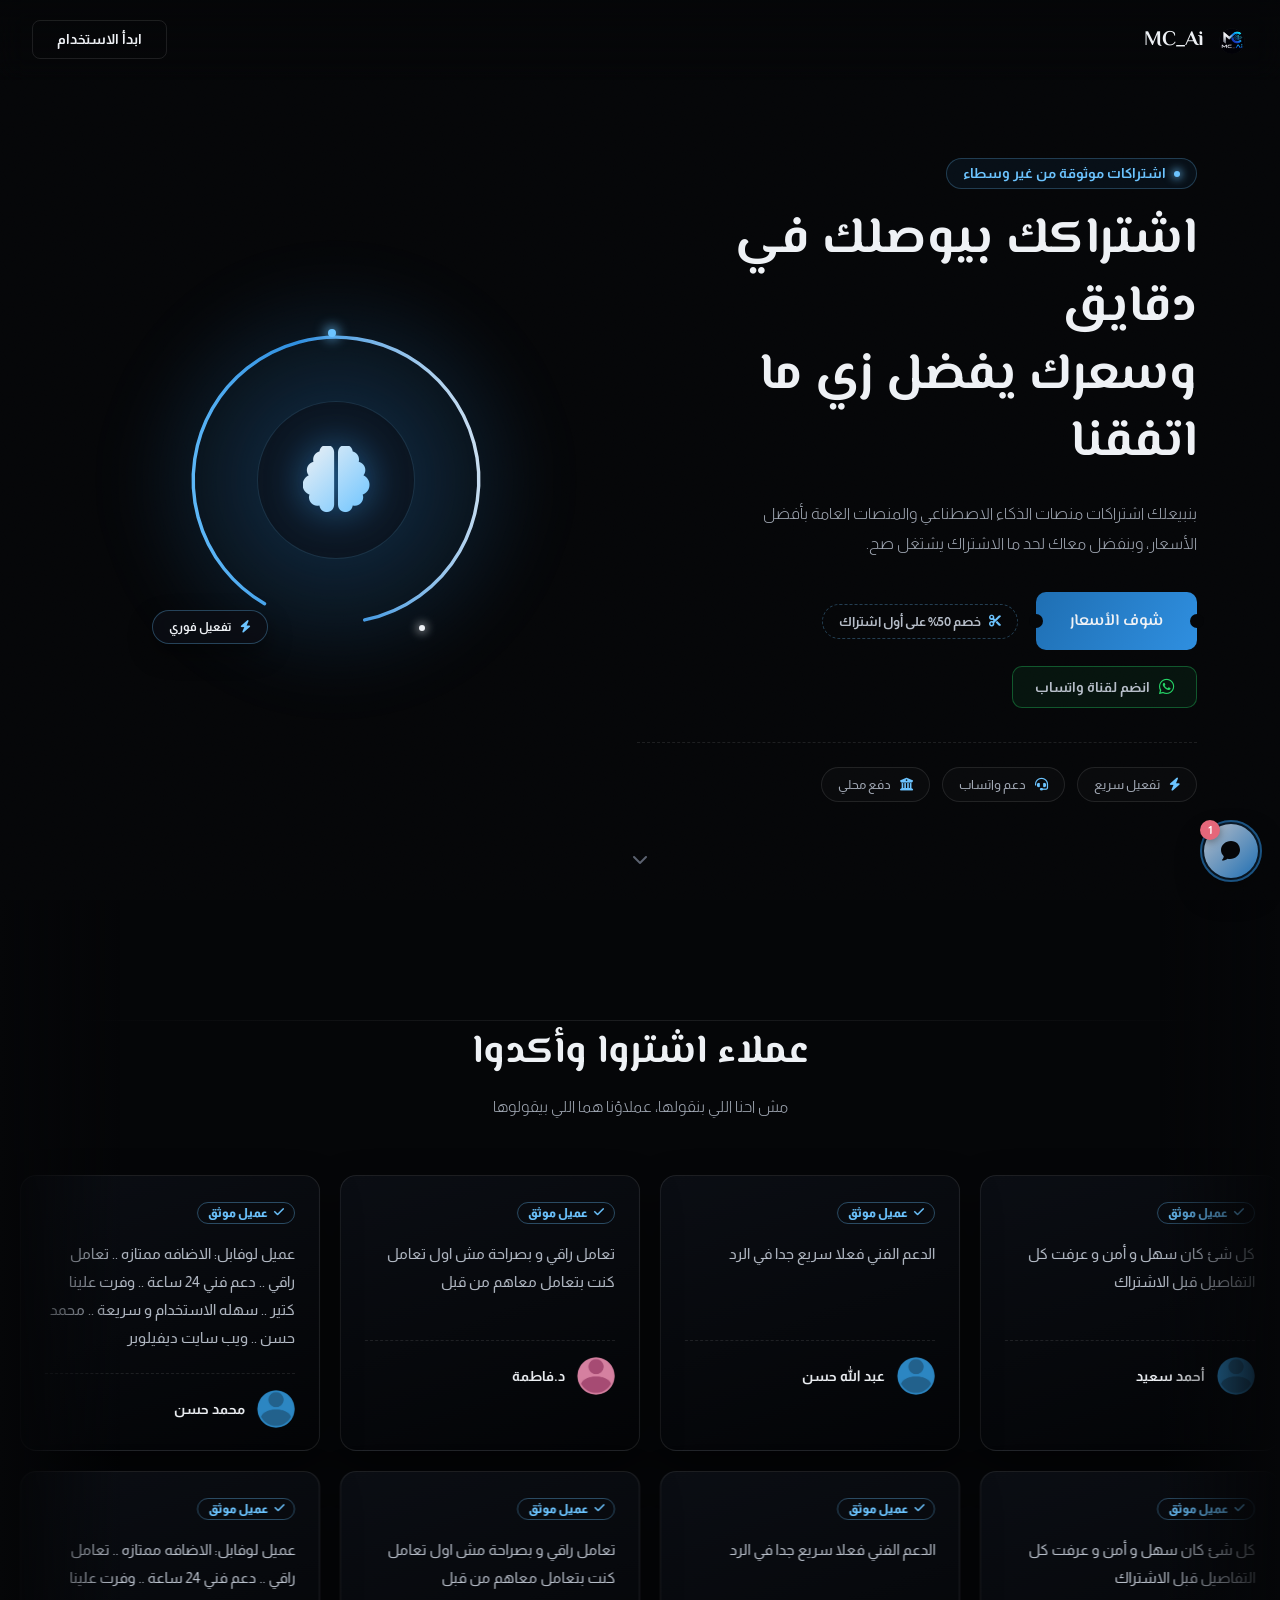
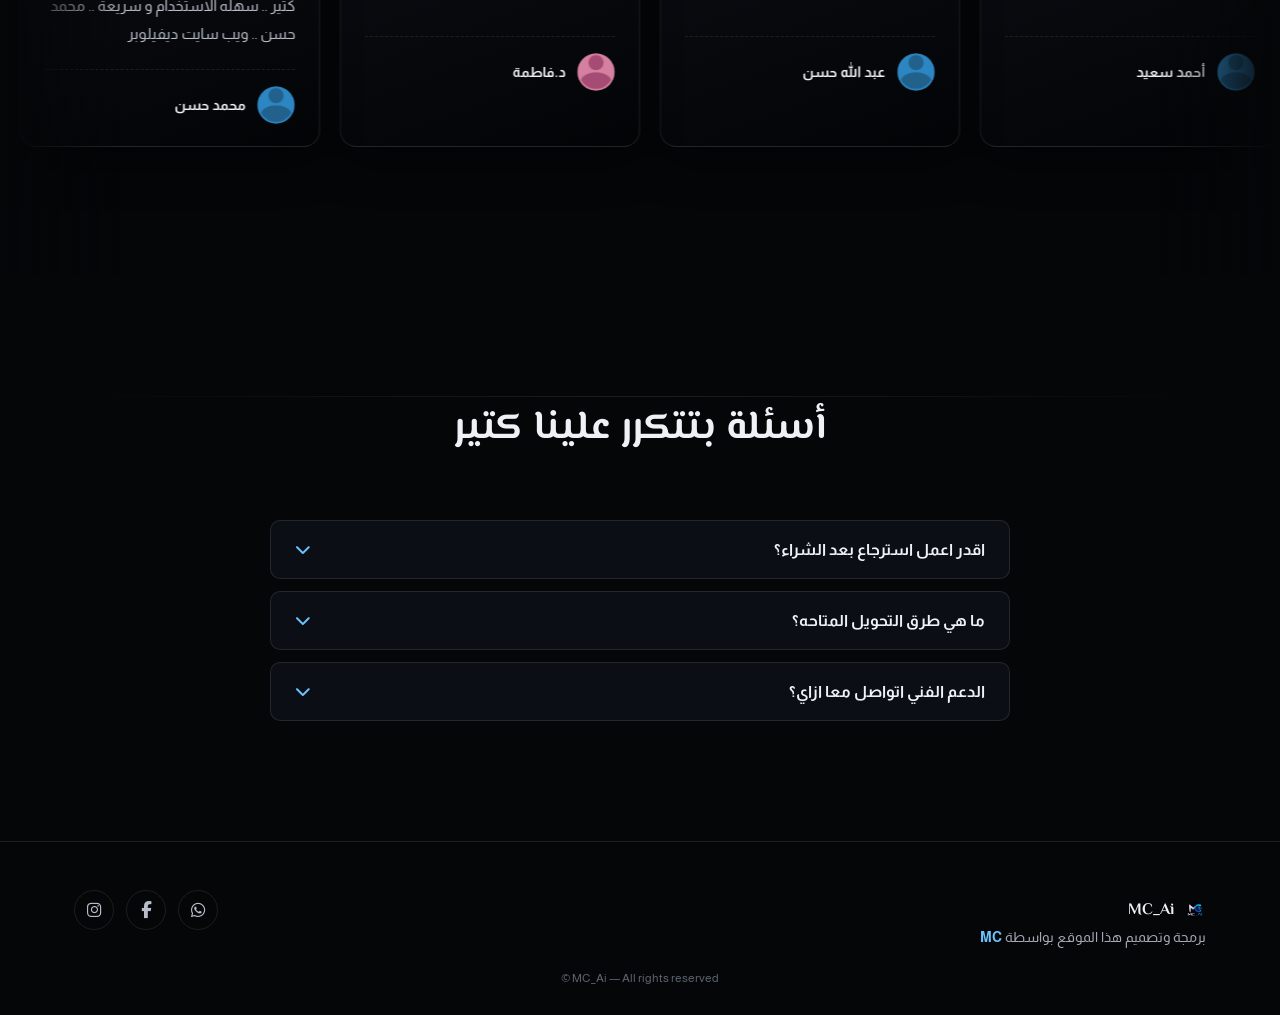
==== commit f6c6bd45: "V5.4" ====
--- a/index.html
+++ b/index.html
@@ -6,7 +6,6 @@
     <meta charset="UTF-8">
     <meta name="viewport" content="width=device-width, initial-scale=1.0">
 <link rel="icon" type="image/png" href="img/logo.png">
-<!-- Meta Pixel Code -->
 <script>
 !function(f,b,e,v,n,t,s)
 {if(f.fbq)return;n=f.fbq=function(){n.callMethod?
@@ -22,7 +21,6 @@
 <noscript><img height="1" width="1" style="display:none"
 src="https://www.facebook.com/tr?id=1853491499339893&ev=PageView&noscript=1"
 /></noscript>
-<!-- End Meta Pixel Code -->
 <link rel="preconnect" href="https://fonts.googleapis.com">
 <link rel="preconnect" href="https://fonts.gstatic.com" crossorigin>
 <link rel="stylesheet" href="https://fonts.googleapis.com/css2?family=Almarai:wght@300;400;700;800&family=El+Messiri:wght@500;600;700&display=swap">
@@ -47,7 +45,7 @@
     <div class="hero-text">
       <p class="kicker">اشتراكات موثوقة من غير وسطاء</p>
       <h1>اشتراكك بيوصلك في دقايق<br>وسعرك يفضل زي ما اتفقنا</h1>
-      <p class="sub">بنبيعلك اشتراكات منصات الذكاء الاصطناعي والمنصات العامة بأسعار مصرية حقيقية، وبنفضل معاك لحد ما الاشتراك يشتغل صح.</p>
+      <p class="sub">بنبيعلك اشتراكات منصات الذكاء الاصطناعي والمنصات العامة بأفضل الأسعار، وبنفضل معاك لحد ما الاشتراك يشتغل صح.</p>
       <div class="hero-actions">
         <a href="main/main.html" class="cta-primary" id="cta-magnetic">شوف الأسعار</a>
         <div class="discount-tag"><i class="fa-solid fa-scissors"></i> خصم 50% على أول اشتراك</div>
